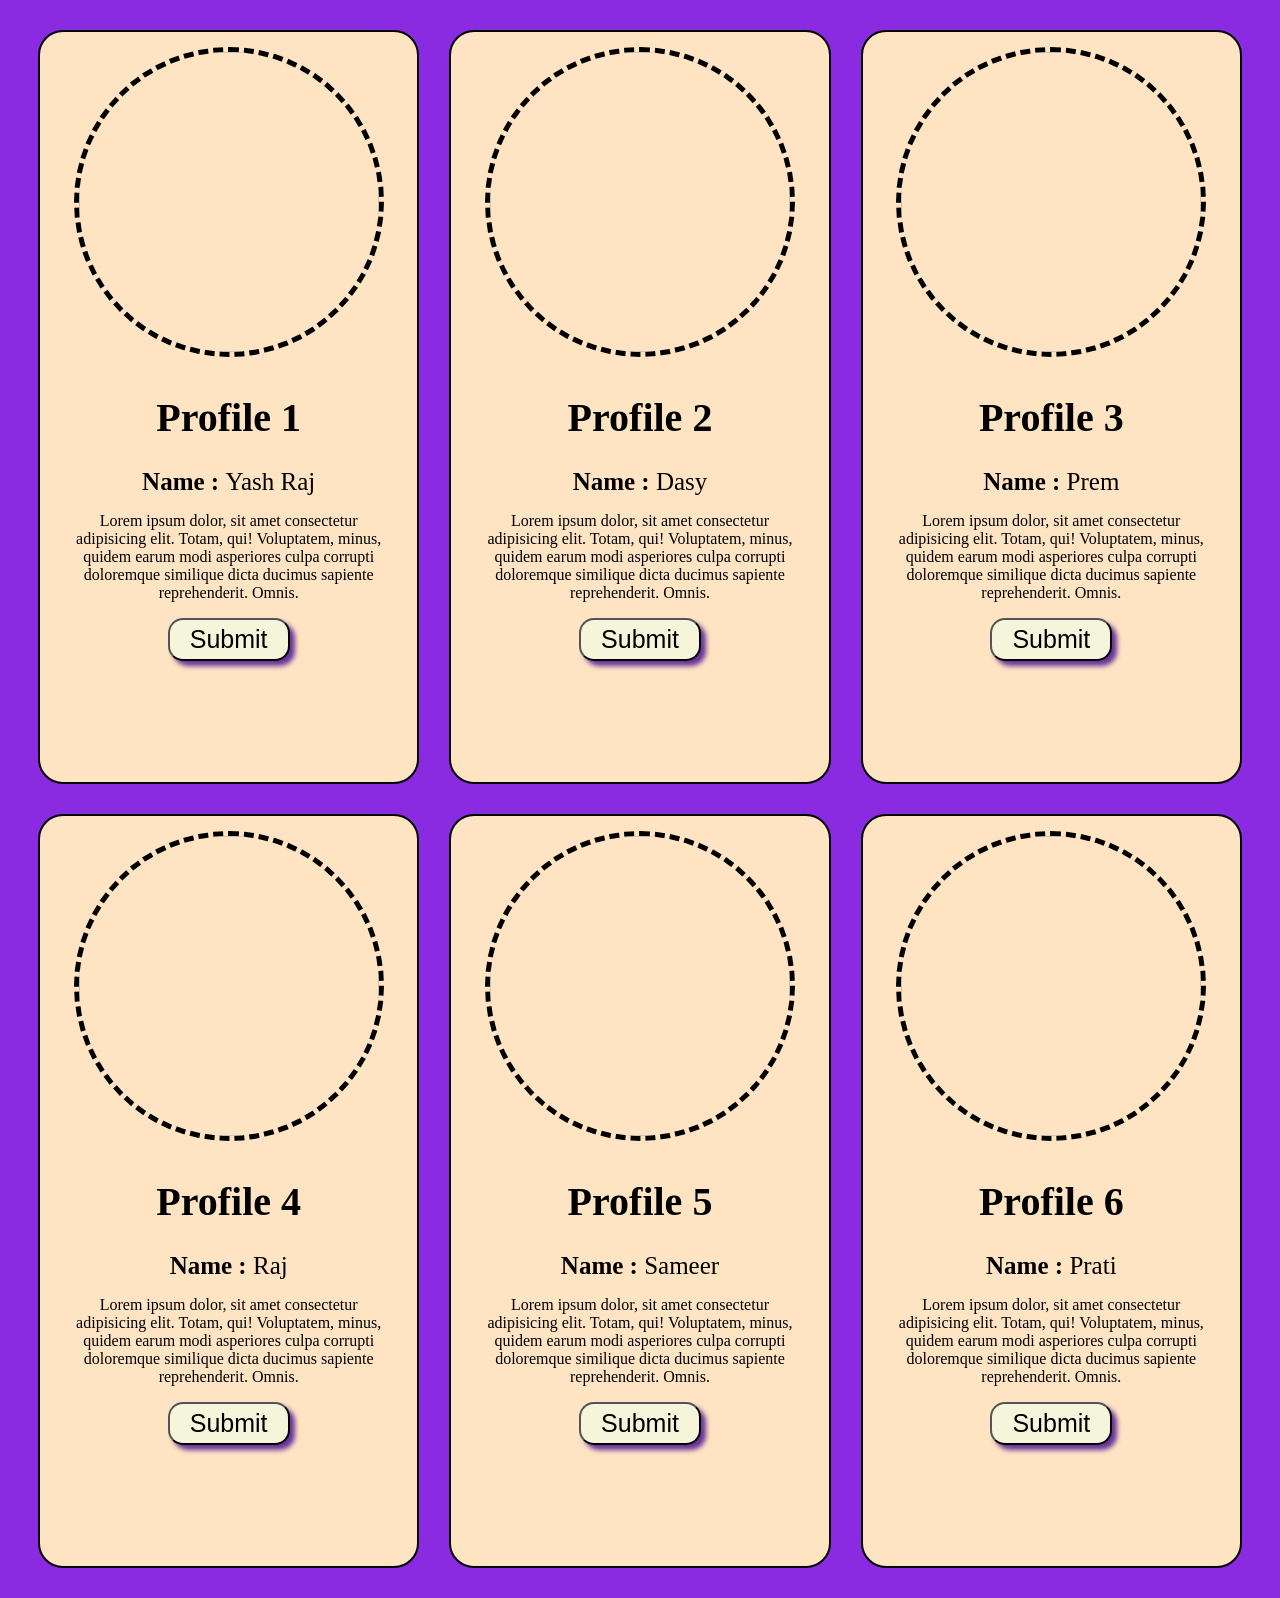
==== CSS/Challange_3/Index.html @ 4802d971 "Previous Practise" ====
<!DOCTYPE html>
<html lang="en">

<head>
    <meta charset="UTF-8">
    <meta name="viewport" content="width=device-width, initial-scale=1.0">
    <title>Challange 3 : Card Grid</title>
    <style>
        body {
            background-color: blueviolet;
        }

        main {
            margin: 30px;
            display: grid;
            grid-template-columns: 1fr 1fr 1fr;
            gap: 30px;
        }

        .card {
            text-align: center;
            padding: 15px;
            background-color: bisque;
            min-height: 80vh;
            border: 2px solid black;
            border-radius: 25px;
            transition: transform 0.3s ease-in;
        }

        .card:hover {
            transform: scale(102%);
        }

        img {
            border: 5px dashed black;
            border-radius: 50%;
            cursor: pointer;
        }

        img:hover {
            /* 0px (Pehla): Horizontal offset (Shadow ko left/right nahi khiskana hai).
            0px (Dusra): Vertical offset (Shadow ko up/down nahi khiskana hai).
            20px (Tisra): Blur radius (Shadow kitni dhundli/soft dikhegi).
            5px (Chautha): Spread radius (Shadow chaaron taraf kitni bahar tak failegi).
            blueviolet : Shadow ka rang (Black color, 30% opacity ke sath). */
            box-shadow: 0px 0px 20px 5px blueviolet;
        }

        h1 {
            font-size: 40px;
        }

        .about {
            padding: 10px;
            /* element ka andar sabhi items ko center karna ka liya */
            text-align: center;
        }

        .name {
            font-size: 25px;

        }

        button {
            font-size: 25px;
            padding: 5px 20px;
            background-color: beige;
            border-radius: 15px;
            cursor: pointer;
            box-shadow: 5px 5px 5px rebeccapurple;
        }


        button:hover {
            background-color: rgb(148, 55, 55);
            color: white;
        }

        button:active {
            box-shadow: 5px 5px 5px rgb(47, 230, 47);
            background-color: blueviolet;
            color: black;
        }

        @media screen and (min-width: 780px) and (max-width: 1024px) {
            main {
                grid-template-columns: 1fr 1fr;

            }
        }

        @media screen and (max-width: 780px) {
            main {
                grid-template-columns: 1fr;
            }
        }
    </style>
</head>

<body>
    <header>

    </header>
    <main>
        <div class="card card_1">
            <div class="image"><img
                    src="https://encrypted-tbn0.gstatic.com/images?q=tbn:ANd9GcTK9a9fCxtvNDFhh3fx10P2jAaFVt7nE8a_Jpip6qPYQQ&s=10"
                    width="300px" height="300px" alt=""></div>
            <div class="about">
                <h1 class="heading">Profile 1</h1>
                <div class="name"><b>Name : </b>Yash Raj</div>
                <p class="para">
                    Lorem ipsum dolor, sit amet consectetur adipisicing elit. Totam, qui! Voluptatem, minus, quidem
                    earum modi asperiores culpa corrupti doloremque similique dicta ducimus sapiente reprehenderit.
                    Omnis.
                </p>
                <button>Submit</button>

            </div>
        </div>
        <div class="card card_2">
            <div class="image"><img
                    src="https://encrypted-tbn0.gstatic.com/images?q=tbn:ANd9GcTS-1-TC5ul_Dxo1EDVs2DT99ZIOixswQ4M765QoQhq-Q&s=10"
                    width="300px" height="300px" alt=""></div>
            <div class="about">
                <h1 class="heading">Profile 2</h1>
                <div class="name"><b>Name : </b>Dasy</div>
                <p class="para">
                    Lorem ipsum dolor, sit amet consectetur adipisicing elit. Totam, qui! Voluptatem, minus, quidem
                    earum modi asperiores culpa corrupti doloremque similique dicta ducimus sapiente reprehenderit.
                    Omnis.
                </p>
                <button>Submit</button>

            </div>
        </div>
        <div class="card card_3">
            <div class="image"><img
                    src="https://encrypted-tbn0.gstatic.com/images?q=tbn:ANd9GcQbkXp6HNl6iofI7VpsS1fTMRqO-FLf-oWzsaMpN7H4Cw&s=10"
                    width="300px" height="300px" alt=""></div>
            <div class="about">
                <h1 class="heading">Profile 3</h1>
                <div class="name"><b>Name : </b>Prem</div>
                <p class="para">
                    Lorem ipsum dolor, sit amet consectetur adipisicing elit. Totam, qui! Voluptatem, minus, quidem
                    earum modi asperiores culpa corrupti doloremque similique dicta ducimus sapiente reprehenderit.
                    Omnis.
                </p>
                <button>Submit</button>

            </div>
        </div>
        <div class="card card_4">
            <div class="image"><img
                    src="https://encrypted-tbn0.gstatic.com/images?q=tbn:ANd9GcQXZWWTNQpnLjLAEKGXvlFuv4qHU-SHE2ZkfivBqAUzeA&s=10"
                    width="300px" height="300px" alt=""></div>
            <div class="about">
                <h1 class="heading">Profile 4</h1>
                <div class="name"><b>Name : </b>Raj</div>
                <p class="para">
                    Lorem ipsum dolor, sit amet consectetur adipisicing elit. Totam, qui! Voluptatem, minus, quidem
                    earum modi asperiores culpa corrupti doloremque similique dicta ducimus sapiente reprehenderit.
                    Omnis.
                </p>
                <button>Submit</button>

            </div>
        </div>
        <div class="card card_5">
            <div class="image"><img
                    src="https://encrypted-tbn0.gstatic.com/images?q=tbn:ANd9GcSeChJV1UqgB0NmxpoP5x6Q2g_8EV_qVUXRHnT06LOsUw&s=10"
                    width="300px" height="300px" alt=""></div>
            <div class="about">
                <h1 class="heading">Profile 5</h1>
                <div class="name"><b>Name : </b>Sameer</div>
                <p class="para">
                    Lorem ipsum dolor, sit amet consectetur adipisicing elit. Totam, qui! Voluptatem, minus, quidem
                    earum modi asperiores culpa corrupti doloremque similique dicta ducimus sapiente reprehenderit.
                    Omnis.
                </p>
                <button>Submit</button>

            </div>
        </div>
        <div class="card card_6">
            <div class="image"><img
                    src="https://encrypted-tbn0.gstatic.com/images?q=tbn:ANd9GcRpz1HmvTYQHa5Y_lfndx5fZakKggBSkpv81Qtw_EbccQ&s=10"
                    width="300px" height="300px" alt=""></div>
            <div class="about">
                <h1 class="heading">Profile 6</h1>
                <div class="name"><b>Name : </b>Prati</div>
                <p class="para">
                    Lorem ipsum dolor, sit amet consectetur adipisicing elit. Totam, qui! Voluptatem, minus, quidem
                    earum modi asperiores culpa corrupti doloremque similique dicta ducimus sapiente reprehenderit.
                    Omnis.
                </p>
                <button>Submit</button>

            </div>
        </div>
    </main>
</body>

</html>
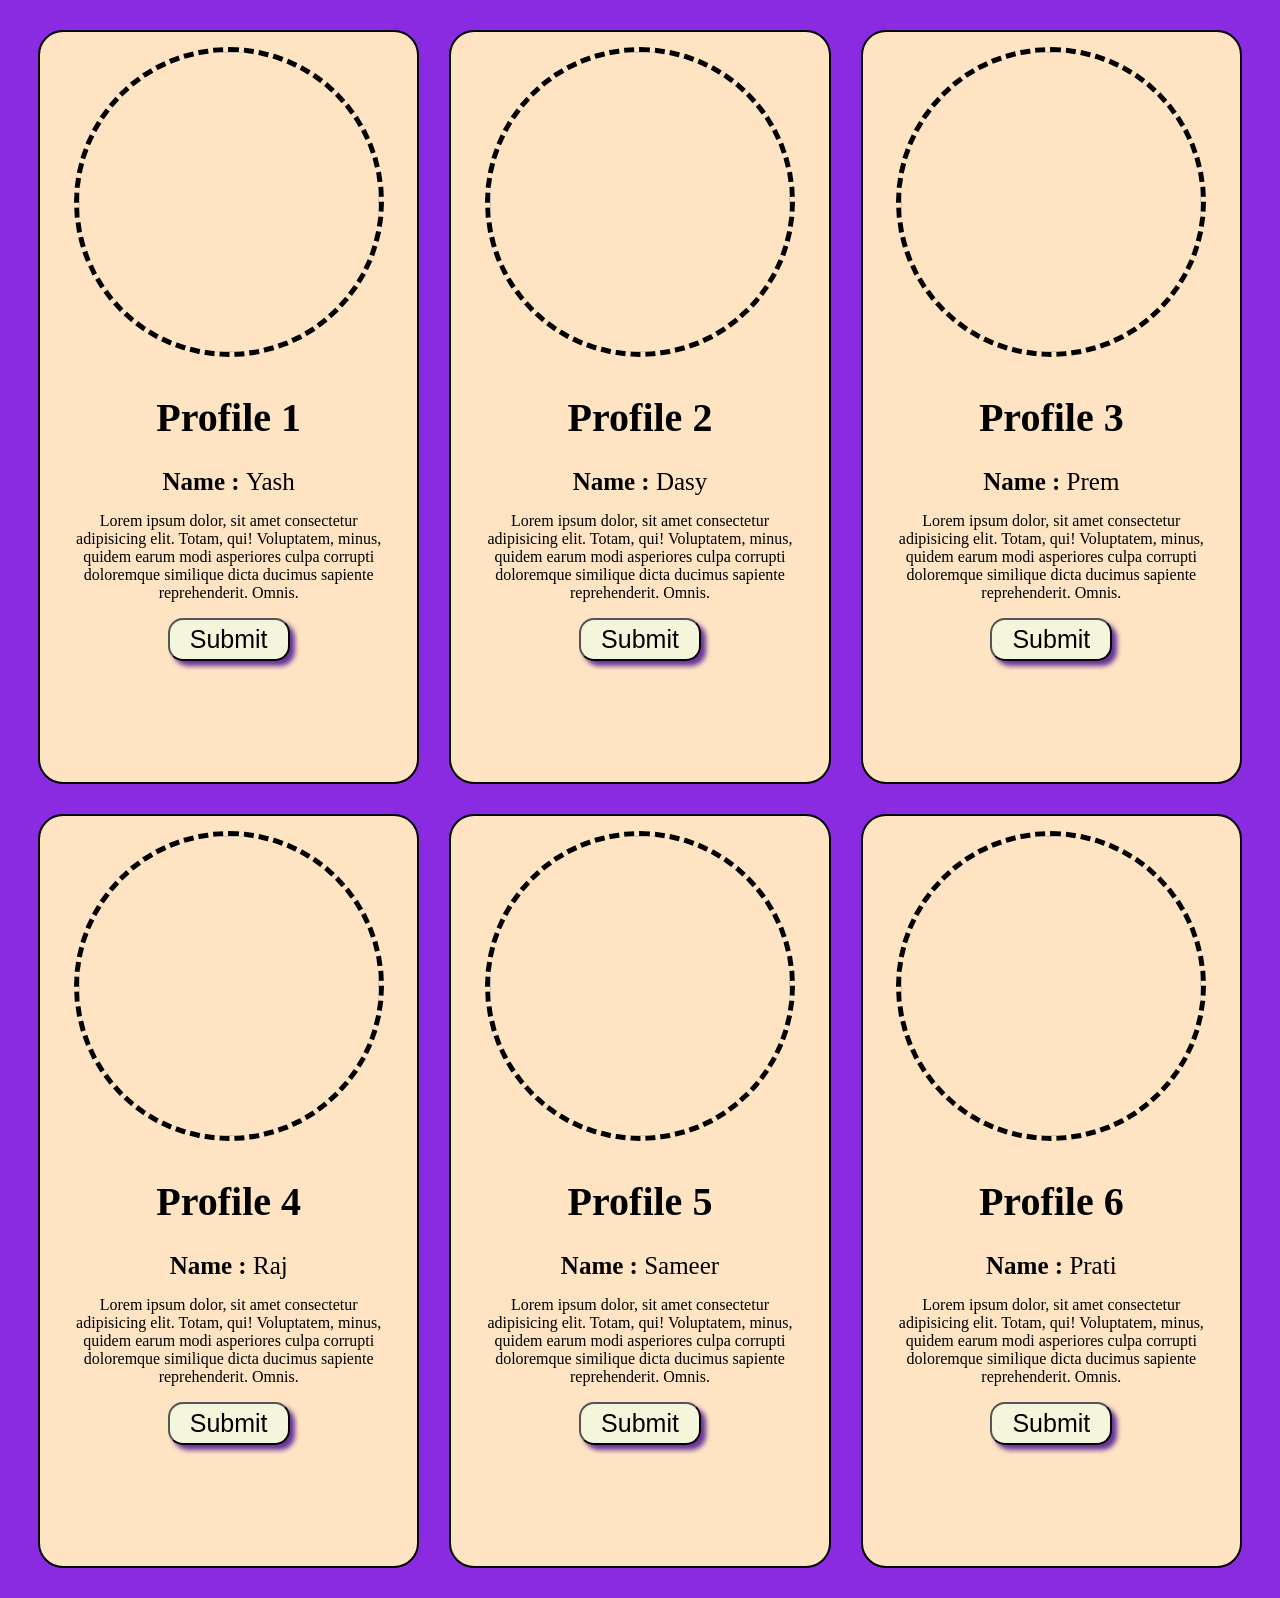
==== commit bae243e2: "Complete Challange_6" ====
--- a/CSS/Challange_3/Index.html
+++ b/CSS/Challange_3/Index.html
@@ -108,7 +108,7 @@
                     width="300px" height="300px" alt=""></div>
             <div class="about">
                 <h1 class="heading">Profile 1</h1>
-                <div class="name"><b>Name : </b>Yash Raj</div>
+                <div class="name"><b>Name : </b>Yash</div>
                 <p class="para">
                     Lorem ipsum dolor, sit amet consectetur adipisicing elit. Totam, qui! Voluptatem, minus, quidem
                     earum modi asperiores culpa corrupti doloremque similique dicta ducimus sapiente reprehenderit.
